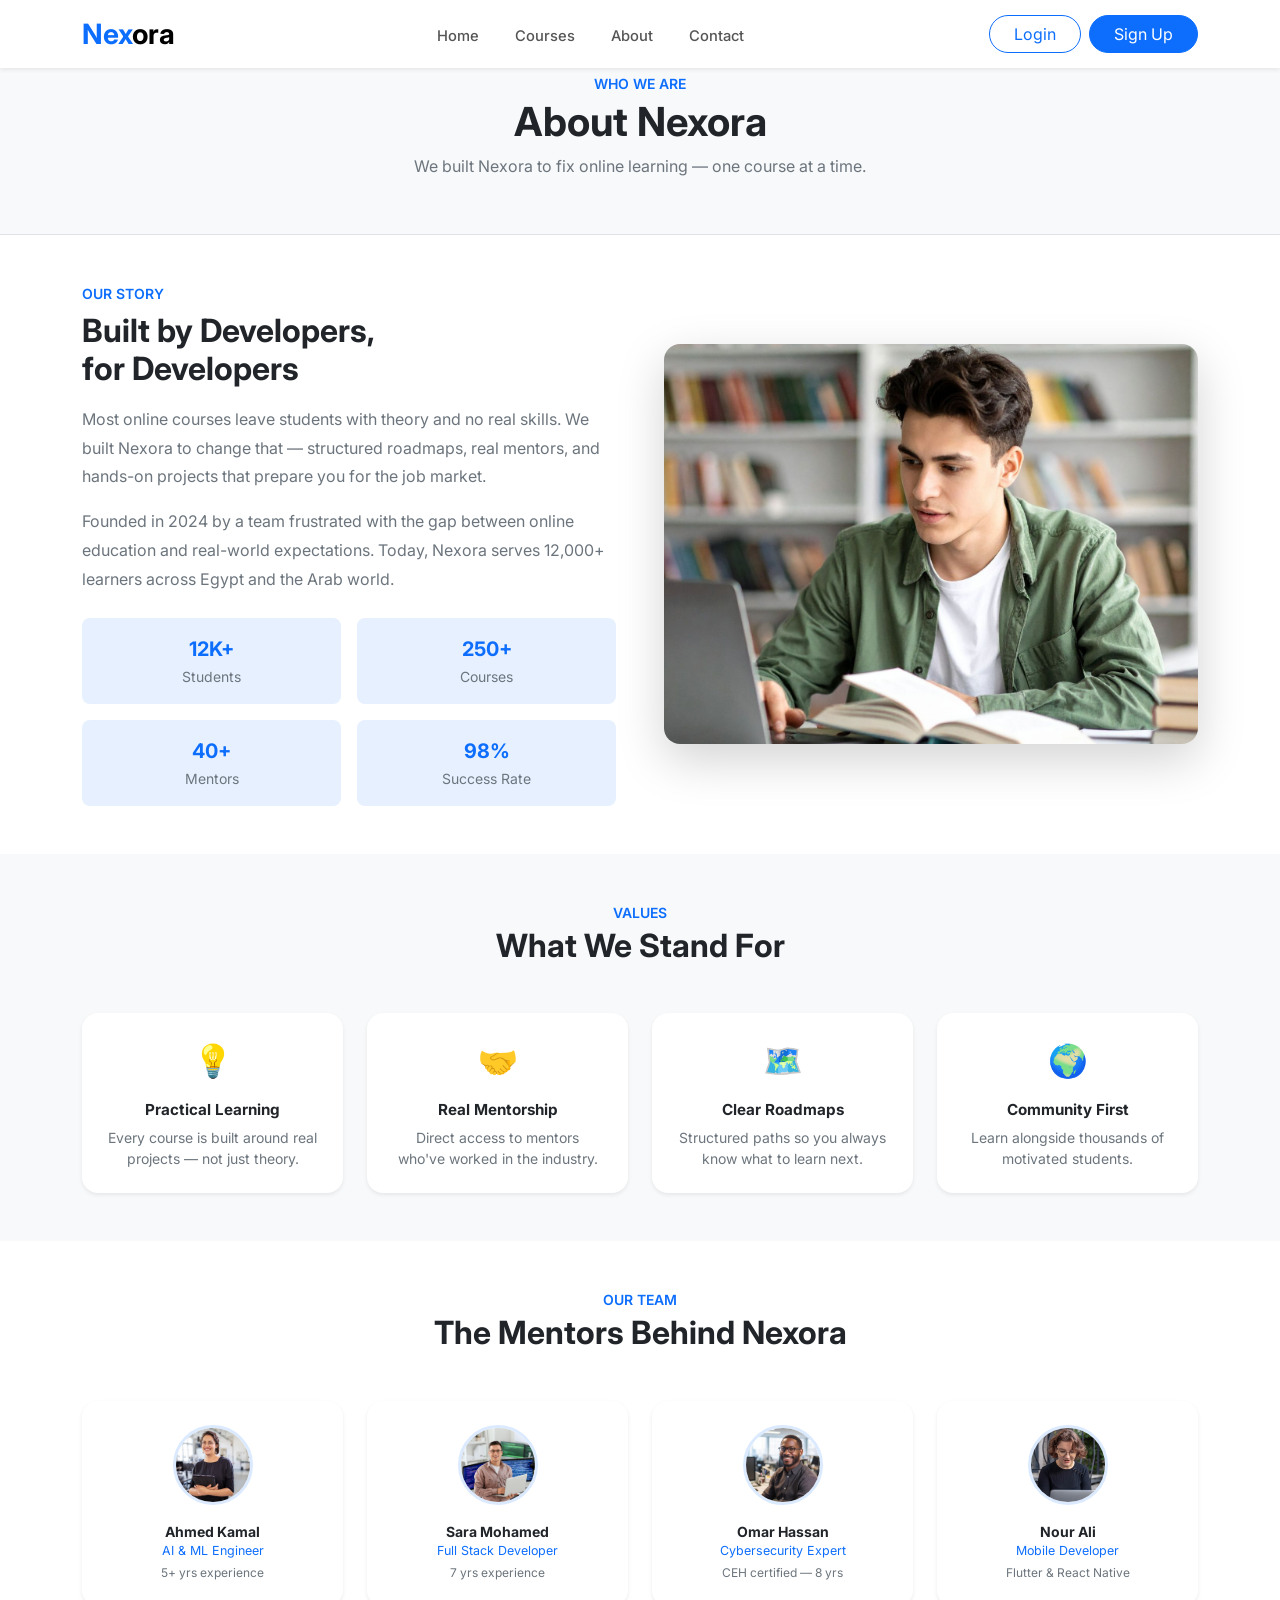
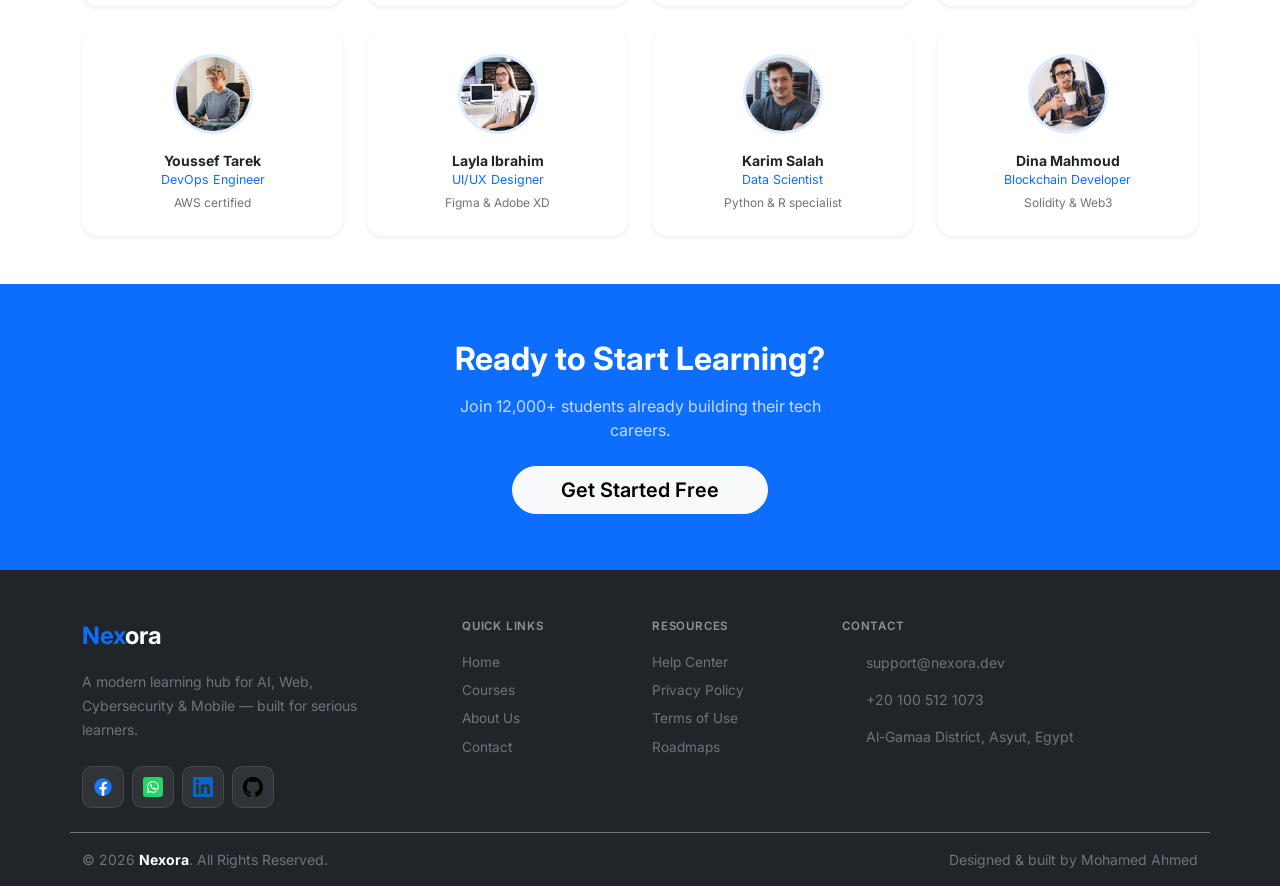
==== about.html @ 510b3f2f "Add files via upload" ====
<!DOCTYPE html>
<html lang="en">
<head>
  <meta charset="UTF-8">
  <meta name="viewport" content="width=device-width, initial-scale=1.0">
  <title>About — Nexora</title>
  <link rel="icon" href="../assets/icons/online-learning.png" type="image/png">
  <link class="rtl" rel="stylesheet" href="../assets/css/bootstrap.min.css">
  <link rel="stylesheet" href="../assets/css/style.css">
</head>

<body class="fixed-nav-page">
  <nav class="navbar navbar-expand-lg bg-white fixed-top shadow-sm">
    <div class="container">
      <a class="navbar-brand fw-bold fs-3" href="../index.html"><span class="text-primary">Nex</span>ora</a>
      <button class="navbar-toggler border-0" type="button" data-bs-toggle="collapse" data-bs-target="#nav"><span
          class="navbar-toggler-icon"></span></button>
      <div class="collapse navbar-collapse" id="nav">
        <ul class="navbar-nav mx-auto gap-lg-1 mb-2 mb-lg-0">
          <li class="nav-item"><a class="nav-link px-3" href="../index.html">Home</a></li>
          <li class="nav-item"><a class="nav-link px-3" href="courses.html">Courses</a></li>
          <li class="nav-item"><a class="nav-link px-3" href="about.html">About</a></li>
          <li class="nav-item"><a class="nav-link px-3" href="contact.html">Contact</a></li>
        </ul>
        <div class="d-flex gap-2 mt-3 mt-lg-0">
          <a href="login.html" class="btn btn-outline-primary rounded-pill px-4">Login</a>
          <a href="register.html" class="btn btn-primary rounded-pill px-4">Sign Up</a>
        </div>
      </div>
    </div>
  </nav>

  <div class="py-5 bg-light border-bottom text-center">
    <div class="container py-2">
      <p class="text-primary fw-semibold small text-uppercase mb-1">Who We Are</p>
      <h1 class="fw-bold mb-2">About Nexora</h1>
      <p class="text-secondary mb-0" style="max-width:460px;margin:auto;">We built Nexora to fix online learning — one
        course at a time.</p>
    </div>
  </div>

  <section class="py-5 bg-white">
    <div class="container">
      <div class="row align-items-center g-5">
        <div class="col-lg-6">
          <p class="text-primary fw-semibold small text-uppercase mb-2">Our Story</p>
          <h2 class="fw-bold mb-3">Built by Developers,<br>for Developers</h2>
          <p class="text-secondary mb-3" style="line-height:1.8;">Most online courses leave students with theory and no
            real skills. We built Nexora to change that — structured roadmaps, real mentors, and hands-on projects that
            prepare you for the job market.</p>
          <p class="text-secondary mb-4" style="line-height:1.8;">Founded in 2024 by a team frustrated with the gap
            between online education and real-world expectations. Today, Nexora serves 12,000+ learners across Egypt and
            the Arab world.</p>
          <div class="row g-3 text-center">
            <div class="col-6">
              <div class="rounded-3 p-3 bg-primary bg-opacity-10">
                <p class="fw-bold fs-5 text-primary mb-0">12K+</p><small class="text-secondary">Students</small>
              </div>
            </div>
            <div class="col-6">
              <div class="rounded-3 p-3 bg-primary bg-opacity-10">
                <p class="fw-bold fs-5 text-primary mb-0">250+</p><small class="text-secondary">Courses</small>
              </div>
            </div>
            <div class="col-6">
              <div class="rounded-3 p-3 bg-primary bg-opacity-10">
                <p class="fw-bold fs-5 text-primary mb-0">40+</p><small class="text-secondary">Mentors</small>
              </div>
            </div>
            <div class="col-6">
              <div class="rounded-3 p-3 bg-primary bg-opacity-10">
                <p class="fw-bold fs-5 text-primary mb-0">98%</p><small class="text-secondary">Success Rate</small>
              </div>
            </div>
          </div>
        </div>
        <div class="col-lg-6">
          <img src="../assets/images/Hero/Hero_2.jpg" class="img-fluid rounded-4 shadow-lg w-100"
            style="height:400px;object-fit:cover;" alt="About Nexora">
        </div>
      </div>
    </div>
  </section>

  <section class="py-5 bg-light">
    <div class="container">
      <div class="text-center mb-5">
        <p class="text-primary fw-semibold small text-uppercase mb-1">Values</p>
        <h2 class="fw-bold">What We Stand For</h2>
      </div>
      <div class="row g-4 text-center">
        <div class="col-md-6 col-lg-3">
          <div class="card border-0 shadow-sm rounded-4 p-4 h-100">
            <div class="fs-2 mb-3">💡</div>
            <h5 class="fw-bold mb-2" style="font-size:.95rem;">Practical Learning</h5>
            <p class="text-secondary small mb-0">Every course is built around real projects — not just theory.</p>
          </div>
        </div>
        <div class="col-md-6 col-lg-3">
          <div class="card border-0 shadow-sm rounded-4 p-4 h-100">
            <div class="fs-2 mb-3">🤝</div>
            <h5 class="fw-bold mb-2" style="font-size:.95rem;">Real Mentorship</h5>
            <p class="text-secondary small mb-0">Direct access to mentors who've worked in the industry.</p>
          </div>
        </div>
        <div class="col-md-6 col-lg-3">
          <div class="card border-0 shadow-sm rounded-4 p-4 h-100">
            <div class="fs-2 mb-3">🗺️</div>
            <h5 class="fw-bold mb-2" style="font-size:.95rem;">Clear Roadmaps</h5>
            <p class="text-secondary small mb-0">Structured paths so you always know what to learn next.</p>
          </div>
        </div>
        <div class="col-md-6 col-lg-3">
          <div class="card border-0 shadow-sm rounded-4 p-4 h-100">
            <div class="fs-2 mb-3">🌍</div>
            <h5 class="fw-bold mb-2" style="font-size:.95rem;">Community First</h5>
            <p class="text-secondary small mb-0">Learn alongside thousands of motivated students.</p>
          </div>
        </div>
      </div>
    </div>
  </section>

  <section class="py-5 bg-white">
    <div class="container">
      <div class="text-center mb-5">
        <p class="text-primary fw-semibold small text-uppercase mb-1">Our Team</p>
        <h2 class="fw-bold">The Mentors Behind Nexora</h2>
      </div>
      <div class="row g-4">
        <div class="col-6 col-md-4 col-lg-3">
          <div class="card border-0 shadow-sm rounded-4 p-4 text-center h-100"><img
              src="../assets/images/intructors/instructor_1.jpg" width="80" height="80"
              class="rounded-circle mx-auto mb-3 d-block" style="object-fit:cover;border:3px solid #dbeafe;" alt="">
            <p class="fw-bold mb-0 small">Ahmed Kamal</p>
            <p class="text-primary mb-1" style="font-size:.78rem;">AI &amp; ML Engineer</p>
            <p class="text-secondary mb-0" style="font-size:.75rem;">5+ yrs experience</p>
          </div>
        </div>
        <div class="col-6 col-md-4 col-lg-3">
          <div class="card border-0 shadow-sm rounded-4 p-4 text-center h-100"><img
              src="../assets/images/intructors/instructor_2.jpg" width="80" height="80"
              class="rounded-circle mx-auto mb-3 d-block" style="object-fit:cover;border:3px solid #dbeafe;" alt="">
            <p class="fw-bold mb-0 small">Sara Mohamed</p>
            <p class="text-primary mb-1" style="font-size:.78rem;">Full Stack Developer</p>
            <p class="text-secondary mb-0" style="font-size:.75rem;">7 yrs experience</p>
          </div>
        </div>
        <div class="col-6 col-md-4 col-lg-3">
          <div class="card border-0 shadow-sm rounded-4 p-4 text-center h-100"><img
              src="../assets/images/intructors/instructor_3.jpg" width="80" height="80"
              class="rounded-circle mx-auto mb-3 d-block" style="object-fit:cover;border:3px solid #dbeafe;" alt="">
            <p class="fw-bold mb-0 small">Omar Hassan</p>
            <p class="text-primary mb-1" style="font-size:.78rem;">Cybersecurity Expert</p>
            <p class="text-secondary mb-0" style="font-size:.75rem;">CEH certified — 8 yrs</p>
          </div>
        </div>
        <div class="col-6 col-md-4 col-lg-3">
          <div class="card border-0 shadow-sm rounded-4 p-4 text-center h-100"><img
              src="../assets/images/intructors/instructor_4.jpg" width="80" height="80"
              class="rounded-circle mx-auto mb-3 d-block" style="object-fit:cover;border:3px solid #dbeafe;" alt="">
            <p class="fw-bold mb-0 small">Nour Ali</p>
            <p class="text-primary mb-1" style="font-size:.78rem;">Mobile Developer</p>
            <p class="text-secondary mb-0" style="font-size:.75rem;">Flutter &amp; React Native</p>
          </div>
        </div>
        <div class="col-6 col-md-4 col-lg-3">
          <div class="card border-0 shadow-sm rounded-4 p-4 text-center h-100"><img
              src="../assets/images/intructors/instructor_5.jpg" width="80" height="80"
              class="rounded-circle mx-auto mb-3 d-block" style="object-fit:cover;border:3px solid #dbeafe;" alt="">
            <p class="fw-bold mb-0 small">Youssef Tarek</p>
            <p class="text-primary mb-1" style="font-size:.78rem;">DevOps Engineer</p>
            <p class="text-secondary mb-0" style="font-size:.75rem;">AWS certified</p>
          </div>
        </div>
        <div class="col-6 col-md-4 col-lg-3">
          <div class="card border-0 shadow-sm rounded-4 p-4 text-center h-100"><img
              src="../assets/images/intructors/instructor_6.jpg" width="80" height="80"
              class="rounded-circle mx-auto mb-3 d-block" style="object-fit:cover;border:3px solid #dbeafe;" alt="">
            <p class="fw-bold mb-0 small">Layla Ibrahim</p>
            <p class="text-primary mb-1" style="font-size:.78rem;">UI/UX Designer</p>
            <p class="text-secondary mb-0" style="font-size:.75rem;">Figma &amp; Adobe XD</p>
          </div>
        </div>
        <div class="col-6 col-md-4 col-lg-3">
          <div class="card border-0 shadow-sm rounded-4 p-4 text-center h-100"><img
              src="../assets/images/intructors/instructor_7.jpg" width="80" height="80"
              class="rounded-circle mx-auto mb-3 d-block" style="object-fit:cover;border:3px solid #dbeafe;" alt="">
            <p class="fw-bold mb-0 small">Karim Salah</p>
            <p class="text-primary mb-1" style="font-size:.78rem;">Data Scientist</p>
            <p class="text-secondary mb-0" style="font-size:.75rem;">Python &amp; R specialist</p>
          </div>
        </div>
        <div class="col-6 col-md-4 col-lg-3">
          <div class="card border-0 shadow-sm rounded-4 p-4 text-center h-100"><img
              src="../assets/images/intructors/instructor_8.jpg" width="80" height="80"
              class="rounded-circle mx-auto mb-3 d-block" style="object-fit:cover;border:3px solid #dbeafe;" alt="">
            <p class="fw-bold mb-0 small">Dina Mahmoud</p>
            <p class="text-primary mb-1" style="font-size:.78rem;">Blockchain Developer</p>
            <p class="text-secondary mb-0" style="font-size:.75rem;">Solidity &amp; Web3</p>
          </div>
        </div>
      </div>
    </div>
  </section>

  <section class="py-5 bg-primary text-white text-center">
    <div class="container py-2">
      <h2 class="fw-bold mb-3">Ready to Start Learning?</h2>
      <p class="opacity-75 mb-4 mx-auto" style="max-width:400px;">Join 12,000+ students already building their tech
        careers.</p>
      <a href="register.html" class="btn btn-light btn-lg rounded-pill px-5 fw-semibold">Get Started Free</a>
    </div>
  </section>

  <footer class="bg-dark pt-5 pb-3">
    <div class="container">
      <div class="row gy-4 pb-4 border-bottom border-secondary">
        <div class="col-lg-4">
          <a href="../index.html" class="text-decoration-none d-inline-block mb-3">
            <span class="fw-bold fs-4 text-primary">Nex</span><span class="fw-bold fs-4 text-white">ora</span>
          </a>
          <p class="text-secondary small mb-4" style="line-height:1.7;max-width:300px;">A modern learning hub for AI,
            Web, Cybersecurity &amp; Mobile — built for serious learners.</p>
          <div class="d-flex gap-2">
            <a href="https://www.facebook.com/share/18CGtkkXQE/" target="_blank" rel="noopener" class="social-icon"><img
                src="../assets/images/logos/facebook-svgrepo-com.svg" alt="Facebook"></a>
            <a href="https://wa.me/201005121073" target="_blank" rel="noopener" class="social-icon"><img
                src="../assets/images/logos/whatsapp-svgrepo-com.svg" alt="WhatsApp"></a>
            <a href="https://www.linkedin.com/in/mohamed-ahmed73" target="_blank" rel="noopener"
              class="social-icon"><img src="../assets/images/logos/linkedin-icon-svgrepo-com.svg" alt="LinkedIn"></a>
            <a href="https://github.com/Mohamed-Ahmed-devhub" target="_blank" rel="noopener" class="social-icon"><img
                src="../assets/images/logos/github-142-svgrepo-com.svg" alt="GitHub"></a>
          </div>
        </div>

        <div class="col-6 col-lg-2">
          <p class="text-white-50 text-uppercase fw-semibold mb-3" style="font-size:.72rem;letter-spacing:.07em;">Quick
            Links</p>
          <a href="../index.html" class="footer-link d-block text-secondary text-decoration-none small mb-2">Home</a>
          <a href="courses.html" class="footer-link d-block text-secondary text-decoration-none small mb-2">Courses</a>
          <a href="about.html" class="footer-link d-block text-secondary text-decoration-none small mb-2">About Us</a>
          <a href="contact.html" class="footer-link d-block text-secondary text-decoration-none small mb-2">Contact</a>
        </div>

        <div class="col-6 col-lg-2">
          <p class="text-white-50 text-uppercase fw-semibold mb-3" style="font-size:.72rem;letter-spacing:.07em;">
            Resources</p>
          <a href="#" class="footer-link d-block text-secondary text-decoration-none small mb-2">Help Center</a>
          <a href="#" class="footer-link d-block text-secondary text-decoration-none small mb-2">Privacy Policy</a>
          <a href="#" class="footer-link d-block text-secondary text-decoration-none small mb-2">Terms of Use</a>
          <a href="#" class="footer-link d-block text-secondary text-decoration-none small mb-2">Roadmaps</a>
        </div>

        <div class="col-lg-4">
          <p class="text-white-50 text-uppercase fw-semibold mb-3" style="font-size:.72rem;letter-spacing:.07em;">
            Contact</p>
          <div class="d-flex align-items-center gap-2 mb-3">
            <img src="../assets/images/logos/email-svgrepo-com.svg" width="16" class="opacity-50" alt="">
            <a href="mailto:support@nexora.dev" class="text-secondary small text-decoration-none">support@nexora.dev</a>
          </div>
          <div class="d-flex align-items-center gap-2 mb-3">
            <img src="../assets/icons/phone.png" width="16" class="opacity-50" alt="">
            <a href="https://wa.me/201005121073" target="_blank" class="text-secondary small text-decoration-none">+20
              100 512 1073</a>
          </div>
          <div class="d-flex align-items-center gap-2">
            <img src="../assets/images/logos/location-svgrepo-com.svg" width="16" class="opacity-50" alt="">
            <span class="text-secondary small">Al-Gamaa District, Asyut, Egypt</span>
          </div>
        </div>
      </div>
      <div class="pt-3 d-flex flex-column flex-md-row justify-content-between gap-2">
        <p class="text-secondary small mb-0">© 2026 <strong class="text-white">Nexora</strong>. All Rights Reserved.</p>
        <p class="text-secondary small mb-0">Designed &amp; built by Mohamed Ahmed</p>
      </div>
    </div>
  </footer>

  <script src="assets/js/bootstrap.bundle.min.js"></script>
</body>
---- assets/css/style.css ----
@import url("https://fonts.googleapis.com/css2?family=Inter:wght@400;500;600;700&display=swap");
body {
  font-family: "Inter", sans-serif;
  padding-top: 17px !important;
}
html {
scroll-behavior: smooth; 
}

.nav-link {
  font-weight: 500;
  font-size: 0.92rem;
  color: #555 !important;
  border-bottom: 2px solid transparent;
  transition:
    color 0.2s,
    border-color 0.2s;
  padding-bottom: 2px !important;
}
.nav-link:hover,
.nav-link.active {
  color: #0d6efd !important;
  border-bottom-color: #0d6efd;
}

.nav-pills .nav-link {
  border-bottom: none;
  color: #555 !important;
  font-size: 0.88rem;
  padding: 8px 18px !important;
}
.nav-pills .nav-link.active {
  color: #fff !important;
  border-bottom: none;
}

.hero-section {
  background: linear-gradient(150deg, #f0f6ff, #e8f0fe);
  
}
.hero-img {
  width: 100%;
  height: 100%;
  object-fit: contain;
  border-radius: 16px;
  box-shadow: 0 10px 20px rgba(0,0,0,0.2),
              0 25px 60px rgba(13, 110, 253, 0.2);
}


.trust-badge {
  position: absolute;
  bottom: -16px;
  left: 20px;
  background: #fff;
  border-radius: 12px;
  padding: 10px 16px;
  box-shadow: 0 6px 24px rgba(0, 0, 0, 0.1);
  font-size: 0.8rem;
  white-space: nowrap;
}

.course-card {
  border-radius: 14px;
  overflow: hidden;
  transition:
    transform 0.25s,
    box-shadow 0.25s;
  border: 1px solid #e9ecef;
}
.course-card:hover {
  transform: translateY(-4px);
  box-shadow: 0 14px 36px rgba(0, 0, 0, 0.09) !important;
}
.course-thumb {
  height: 180px;
  object-fit: cover;
  width: 100%;
  display: block;
}

.footer-link {
  color: #9ca3af;
  font-size: 0.85rem;
  display: block;
  margin-bottom: 8px;
  transition: color 0.2s;
  text-decoration: none;
}
.footer-link:hover {
  color: #fff;
}
.social-icon {
  width: 42px;
  height: 42px;
  border-radius: 10px;
  background: rgba(255, 255, 255, 0.07);
  border: 1px solid rgba(255, 255, 255, 0.1);
  display: flex;
  align-items: center;
  justify-content: center;
  transition:
    background 0.2s,
    border-color 0.2s;
}
.social-icon:hover {
  background: rgba(255, 255, 255, 0.14);
  border-color: rgba(255, 255, 255, 0.25);
}
.social-icon img {
  width: 20px;
  height: 20px;
}

@media (max-width: 768px) {
  .hero-img {
    height: 260px;
  }
  .trust-badge {
    left: 50%;
    transform: translateX(-50%);
  }
}
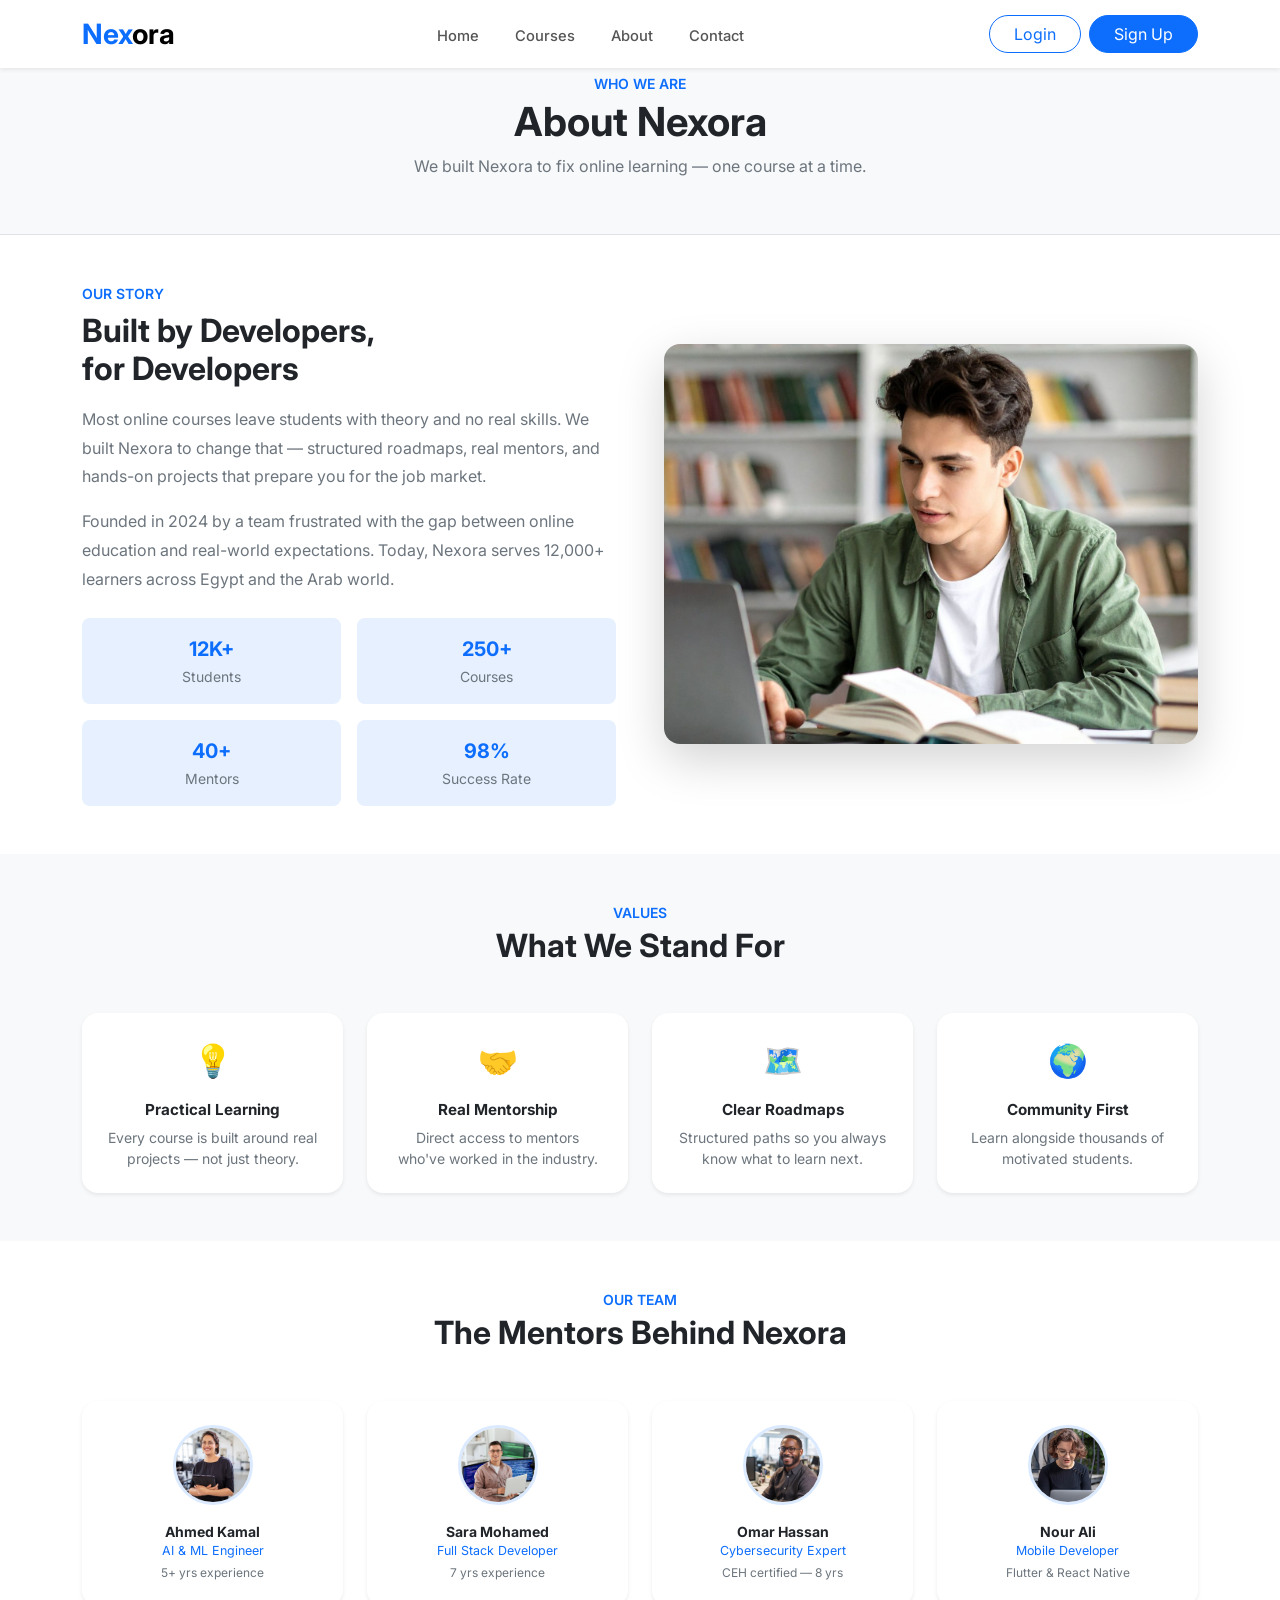
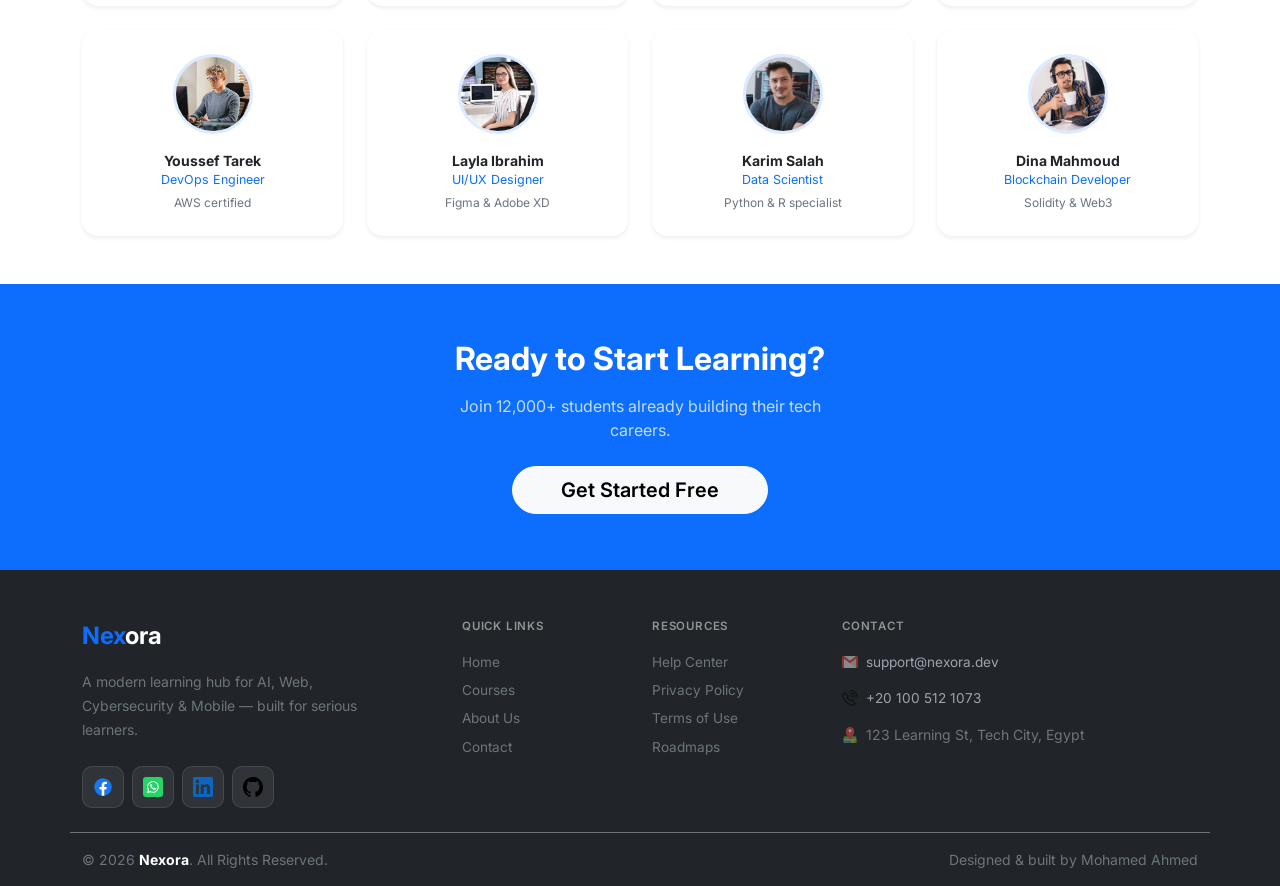
==== commit 39cce0aa: "Updated my code" ====
--- a/about.html
+++ b/about.html
@@ -256,17 +256,16 @@
           <p class="text-white-50 text-uppercase fw-semibold mb-3" style="font-size:.72rem;letter-spacing:.07em;">
             Contact</p>
           <div class="d-flex align-items-center gap-2 mb-3">
-            <img src="../assets/images/logos/email-svgrepo-com.svg" width="16" class="opacity-50" alt="">
-            <a href="mailto:support@nexora.dev" class="text-secondary small text-decoration-none">support@nexora.dev</a>
+            <img src="assets/images/logos/gmail.png" width="16" class="opacity-50" alt="Email">
+            <a href="mailto:support@nexora.dev" class="footer-link mb-0">support@nexora.dev</a>
           </div>
           <div class="d-flex align-items-center gap-2 mb-3">
-            <img src="../assets/icons/phone.png" width="16" class="opacity-50" alt="">
-            <a href="https://wa.me/201005121073" target="_blank" class="text-secondary small text-decoration-none">+20
-              100 512 1073</a>
+            <img src="assets/images/logos/telephone.png" width="16" class="opacity-50" alt="Phone">
+            <a href="https://wa.me/201005121073" target="_blank" class="footer-link mb-0">+20 100 512 1073</a>
           </div>
           <div class="d-flex align-items-center gap-2">
-            <img src="../assets/images/logos/location-svgrepo-com.svg" width="16" class="opacity-50" alt="">
-            <span class="text-secondary small">Al-Gamaa District, Asyut, Egypt</span>
+            <img src="assets/images/logos/location-pin.png" width="16" class="opacity-50" alt="Location">
+            <span class="text-secondary small">123 Learning St, Tech City, Egypt</span>
           </div>
         </div>
       </div>
--- a/assets/css/style.css
+++ b/assets/css/style.css
@@ -38,15 +38,14 @@
   background: linear-gradient(150deg, #f0f6ff, #e8f0fe);
   
 }
-.hero-img {
+/* .hero-img {
   width: 100%;
   height: 100%;
   object-fit: contain;
-  border-radius: 16px;
+  border-radius: 25px;
   box-shadow: 0 10px 20px rgba(0,0,0,0.2),
               0 25px 60px rgba(13, 110, 253, 0.2);
-}
-
+} */
 
 .trust-badge {
   position: absolute;
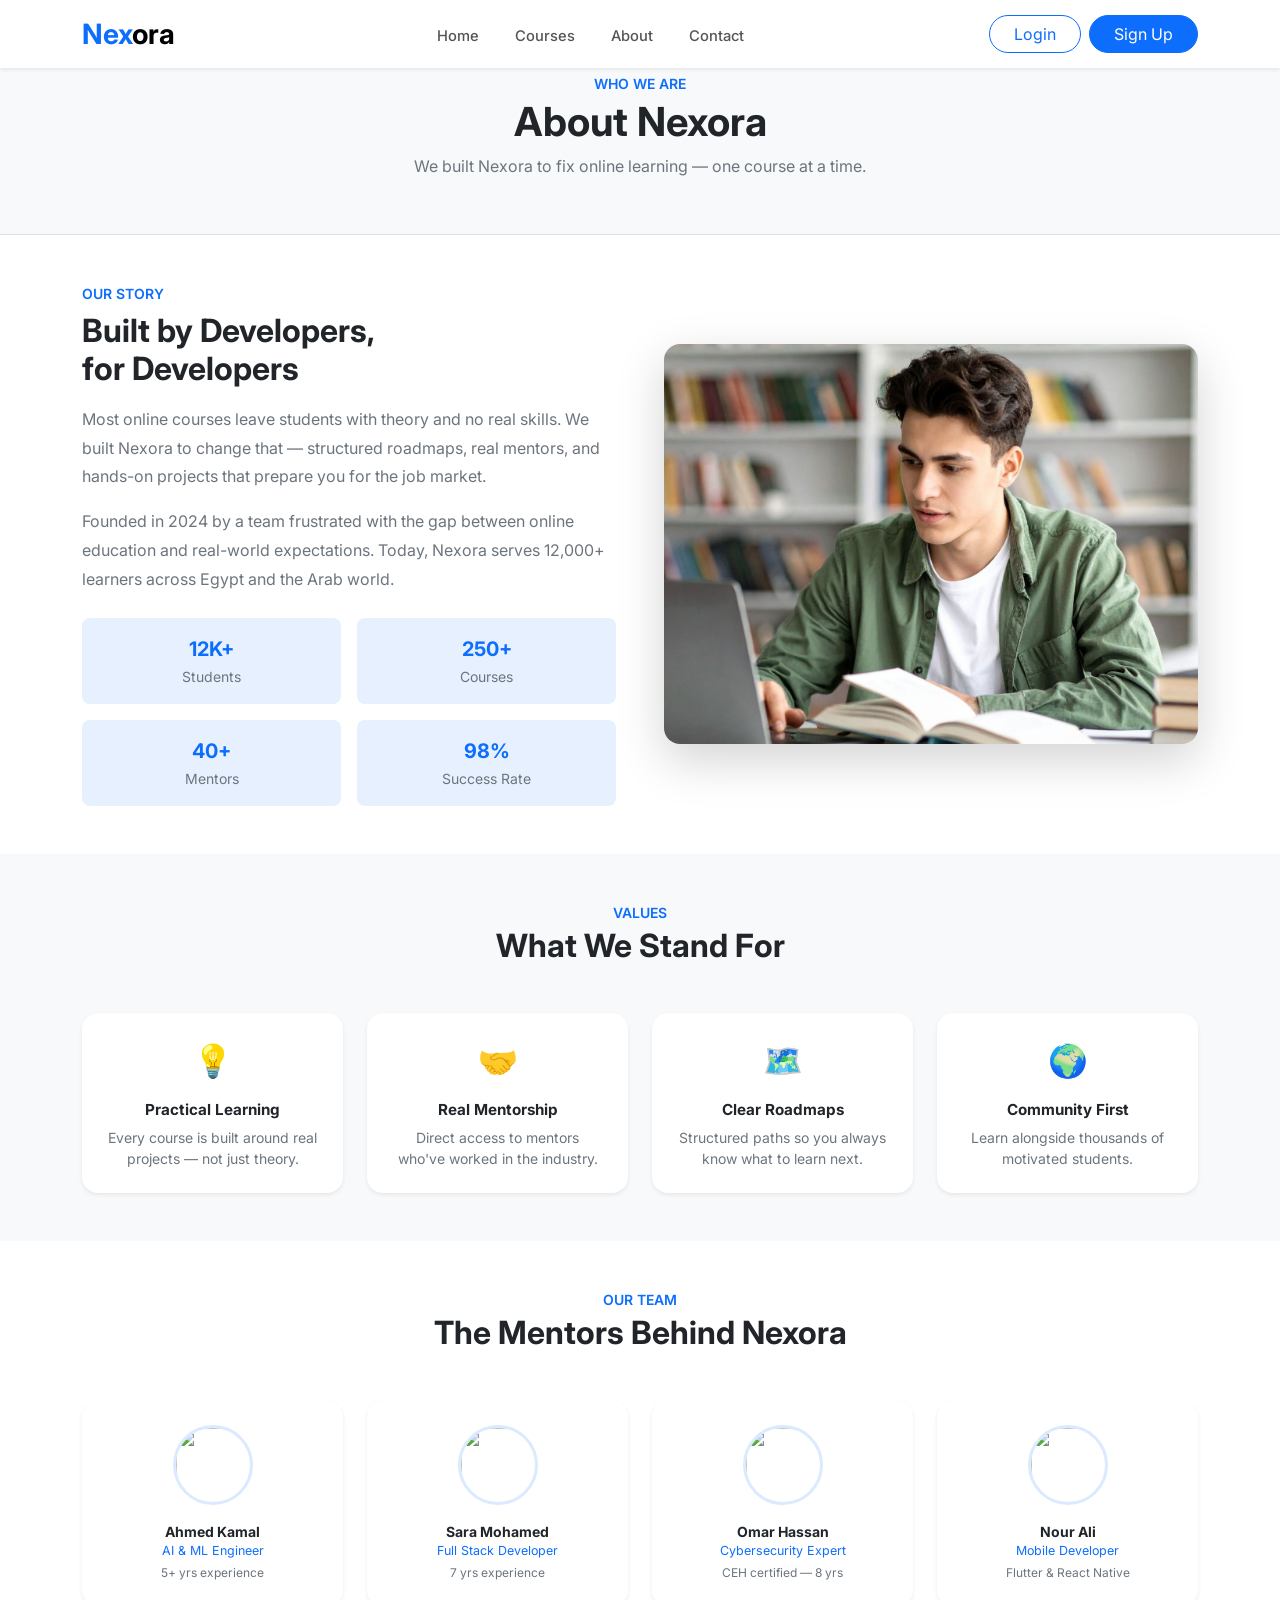
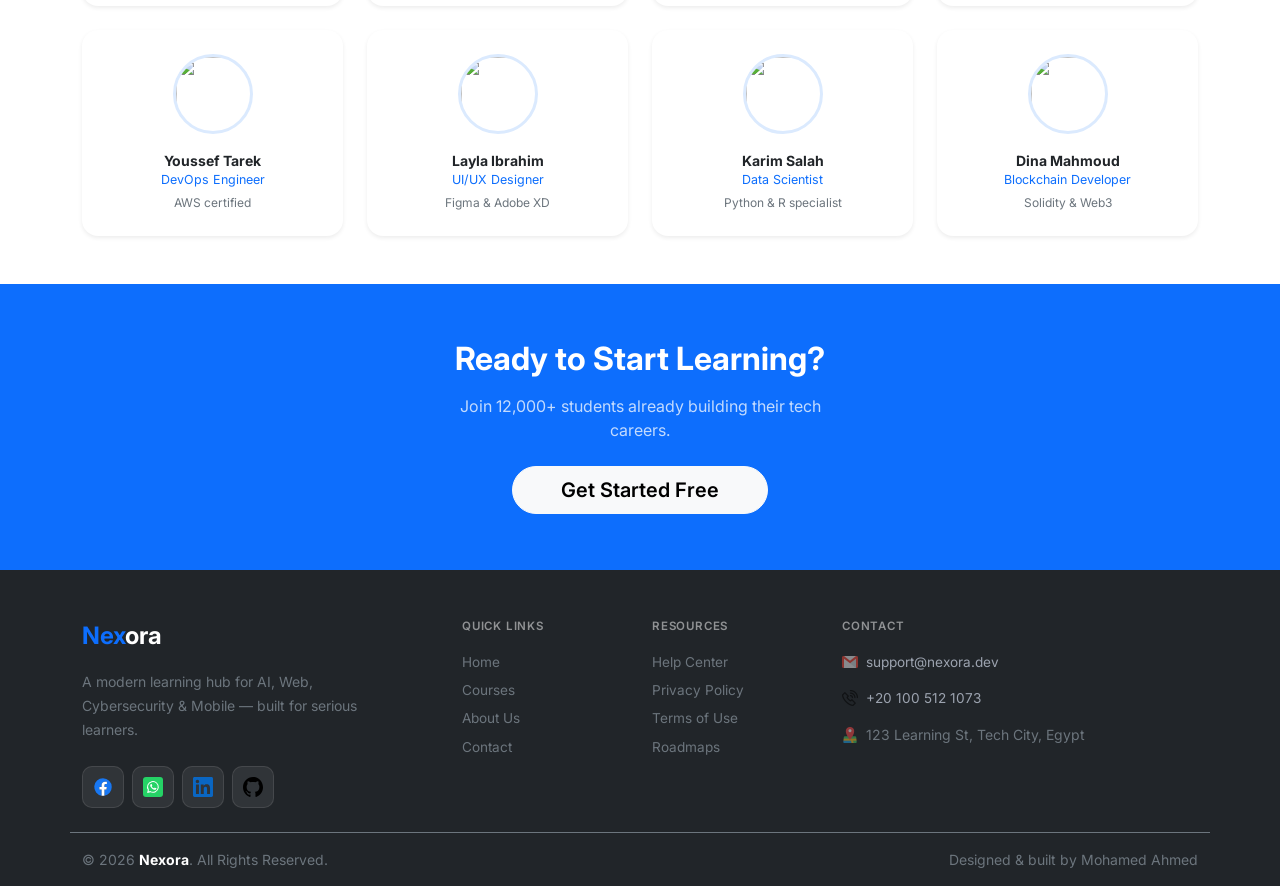
==== commit 20685091: "fix: resolve broken asset paths for github pages" ====
--- a/about.html
+++ b/about.html
@@ -1,26 +1,28 @@
 <!DOCTYPE html>
 <html lang="en">
+
 <head>
   <meta charset="UTF-8">
   <meta name="viewport" content="width=device-width, initial-scale=1.0">
   <title>About — Nexora</title>
-  <link rel="icon" href="../assets/icons/online-learning.png" type="image/png">
-  <link class="rtl" rel="stylesheet" href="../assets/css/bootstrap.min.css">
-  <link rel="stylesheet" href="../assets/css/style.css">
+  
+  <link rel="icon" href="/assets/icons/online-learning.png" type="image/png">
+  <link rel="stylesheet" href="/assets/css/bootstrap.min.css">
+  <link rel="stylesheet" href="/assets/css/style.css">
 </head>
 
 <body class="fixed-nav-page">
   <nav class="navbar navbar-expand-lg bg-white fixed-top shadow-sm">
     <div class="container">
-      <a class="navbar-brand fw-bold fs-3" href="../index.html"><span class="text-primary">Nex</span>ora</a>
+      <a class="navbar-brand fw-bold fs-3" href="./index.html"><span class="text-primary">Nex</span>ora</a>
       <button class="navbar-toggler border-0" type="button" data-bs-toggle="collapse" data-bs-target="#nav"><span
           class="navbar-toggler-icon"></span></button>
       <div class="collapse navbar-collapse" id="nav">
         <ul class="navbar-nav mx-auto gap-lg-1 mb-2 mb-lg-0">
-          <li class="nav-item"><a class="nav-link px-3" href="../index.html">Home</a></li>
-          <li class="nav-item"><a class="nav-link px-3" href="courses.html">Courses</a></li>
-          <li class="nav-item"><a class="nav-link px-3" href="about.html">About</a></li>
-          <li class="nav-item"><a class="nav-link px-3" href="contact.html">Contact</a></li>
+          <li class="nav-item"><a class="nav-link px-3" href="./index.html">Home</a></li>
+          <li class="nav-item"><a class="nav-link px-3" href="./courses.html">Courses</a></li>
+          <li class="nav-item"><a class="nav-link px-3" href="./about.html">About</a></li>
+          <li class="nav-item"><a class="nav-link px-3" href="./contact.html">Contact</a></li>
         </ul>
         <div class="d-flex gap-2 mt-3 mt-lg-0">
           <a href="login.html" class="btn btn-outline-primary rounded-pill px-4">Login</a>
@@ -75,7 +77,7 @@
           </div>
         </div>
         <div class="col-lg-6">
-          <img src="../assets/images/Hero/Hero_2.jpg" class="img-fluid rounded-4 shadow-lg w-100"
+          <img src="assets/images/Hero/Hero_2.jpg" class="img-fluid rounded-4 shadow-lg w-100"
             style="height:400px;object-fit:cover;" alt="About Nexora">
         </div>
       </div>
@@ -130,7 +132,7 @@
       <div class="row g-4">
         <div class="col-6 col-md-4 col-lg-3">
           <div class="card border-0 shadow-sm rounded-4 p-4 text-center h-100"><img
-              src="../assets/images/intructors/instructor_1.jpg" width="80" height="80"
+              src="assets/images/instructors/instructor_1.jpg" width="80" height="80"
               class="rounded-circle mx-auto mb-3 d-block" style="object-fit:cover;border:3px solid #dbeafe;" alt="">
             <p class="fw-bold mb-0 small">Ahmed Kamal</p>
             <p class="text-primary mb-1" style="font-size:.78rem;">AI &amp; ML Engineer</p>
@@ -139,7 +141,7 @@
         </div>
         <div class="col-6 col-md-4 col-lg-3">
           <div class="card border-0 shadow-sm rounded-4 p-4 text-center h-100"><img
-              src="../assets/images/intructors/instructor_2.jpg" width="80" height="80"
+              src="assets/images/instructors/instructor_2.jpg" width="80" height="80"
               class="rounded-circle mx-auto mb-3 d-block" style="object-fit:cover;border:3px solid #dbeafe;" alt="">
             <p class="fw-bold mb-0 small">Sara Mohamed</p>
             <p class="text-primary mb-1" style="font-size:.78rem;">Full Stack Developer</p>
@@ -148,7 +150,7 @@
         </div>
         <div class="col-6 col-md-4 col-lg-3">
           <div class="card border-0 shadow-sm rounded-4 p-4 text-center h-100"><img
-              src="../assets/images/intructors/instructor_3.jpg" width="80" height="80"
+              src="assets/images/instructors/instructor_3.jpg" width="80" height="80"
               class="rounded-circle mx-auto mb-3 d-block" style="object-fit:cover;border:3px solid #dbeafe;" alt="">
             <p class="fw-bold mb-0 small">Omar Hassan</p>
             <p class="text-primary mb-1" style="font-size:.78rem;">Cybersecurity Expert</p>
@@ -157,7 +159,7 @@
         </div>
         <div class="col-6 col-md-4 col-lg-3">
           <div class="card border-0 shadow-sm rounded-4 p-4 text-center h-100"><img
-              src="../assets/images/intructors/instructor_4.jpg" width="80" height="80"
+              src="assets/images/instructors/instructor_4.jpg" width="80" height="80"
               class="rounded-circle mx-auto mb-3 d-block" style="object-fit:cover;border:3px solid #dbeafe;" alt="">
             <p class="fw-bold mb-0 small">Nour Ali</p>
             <p class="text-primary mb-1" style="font-size:.78rem;">Mobile Developer</p>
@@ -166,7 +168,7 @@
         </div>
         <div class="col-6 col-md-4 col-lg-3">
           <div class="card border-0 shadow-sm rounded-4 p-4 text-center h-100"><img
-              src="../assets/images/intructors/instructor_5.jpg" width="80" height="80"
+              src="assets/images/instructors/instructor_5.jpg" width="80" height="80"
               class="rounded-circle mx-auto mb-3 d-block" style="object-fit:cover;border:3px solid #dbeafe;" alt="">
             <p class="fw-bold mb-0 small">Youssef Tarek</p>
             <p class="text-primary mb-1" style="font-size:.78rem;">DevOps Engineer</p>
@@ -175,7 +177,7 @@
         </div>
         <div class="col-6 col-md-4 col-lg-3">
           <div class="card border-0 shadow-sm rounded-4 p-4 text-center h-100"><img
-              src="../assets/images/intructors/instructor_6.jpg" width="80" height="80"
+              src="assets/images/instructors/instructor_6.jpg" width="80" height="80"
               class="rounded-circle mx-auto mb-3 d-block" style="object-fit:cover;border:3px solid #dbeafe;" alt="">
             <p class="fw-bold mb-0 small">Layla Ibrahim</p>
             <p class="text-primary mb-1" style="font-size:.78rem;">UI/UX Designer</p>
@@ -184,7 +186,7 @@
         </div>
         <div class="col-6 col-md-4 col-lg-3">
           <div class="card border-0 shadow-sm rounded-4 p-4 text-center h-100"><img
-              src="../assets/images/intructors/instructor_7.jpg" width="80" height="80"
+              src="assets/images/instructors/instructor_7.jpg" width="80" height="80"
               class="rounded-circle mx-auto mb-3 d-block" style="object-fit:cover;border:3px solid #dbeafe;" alt="">
             <p class="fw-bold mb-0 small">Karim Salah</p>
             <p class="text-primary mb-1" style="font-size:.78rem;">Data Scientist</p>
@@ -193,7 +195,7 @@
         </div>
         <div class="col-6 col-md-4 col-lg-3">
           <div class="card border-0 shadow-sm rounded-4 p-4 text-center h-100"><img
-              src="../assets/images/intructors/instructor_8.jpg" width="80" height="80"
+              src="assets/images/instructors/instructor_8.jpg" width="80" height="80"
               class="rounded-circle mx-auto mb-3 d-block" style="object-fit:cover;border:3px solid #dbeafe;" alt="">
             <p class="fw-bold mb-0 small">Dina Mahmoud</p>
             <p class="text-primary mb-1" style="font-size:.78rem;">Blockchain Developer</p>
@@ -224,13 +226,13 @@
             Web, Cybersecurity &amp; Mobile — built for serious learners.</p>
           <div class="d-flex gap-2">
             <a href="https://www.facebook.com/share/18CGtkkXQE/" target="_blank" rel="noopener" class="social-icon"><img
-                src="../assets/images/logos/facebook-svgrepo-com.svg" alt="Facebook"></a>
+                src="assets/images/logos/facebook-svgrepo-com.svg" alt="Facebook"></a>
             <a href="https://wa.me/201005121073" target="_blank" rel="noopener" class="social-icon"><img
-                src="../assets/images/logos/whatsapp-svgrepo-com.svg" alt="WhatsApp"></a>
+                src="assets/images/logos/whatsapp-svgrepo-com.svg" alt="WhatsApp"></a>
             <a href="https://www.linkedin.com/in/mohamed-ahmed73" target="_blank" rel="noopener"
-              class="social-icon"><img src="../assets/images/logos/linkedin-icon-svgrepo-com.svg" alt="LinkedIn"></a>
+              class="social-icon"><img src="assets/images/logos/linkedin-icon-svgrepo-com.svg" alt="LinkedIn"></a>
             <a href="https://github.com/Mohamed-Ahmed-devhub" target="_blank" rel="noopener" class="social-icon"><img
-                src="../assets/images/logos/github-142-svgrepo-com.svg" alt="GitHub"></a>
+                src="assets/images/logos/github-142-svgrepo-com.svg" alt="GitHub"></a>
           </div>
         </div>
 
--- a/assets/css/style.css
+++ b/assets/css/style.css
@@ -2,10 +2,14 @@
 body {
   font-family: "Inter", sans-serif;
   padding-top: 17px !important;
+    max-width: 100%;
+    overflow-x: hidden;
 }
 html {
 scroll-behavior: smooth; 
-}
+max-width: 100%;
+    overflow-x: hidden;
+  }
 
 .nav-link {
   font-weight: 500;
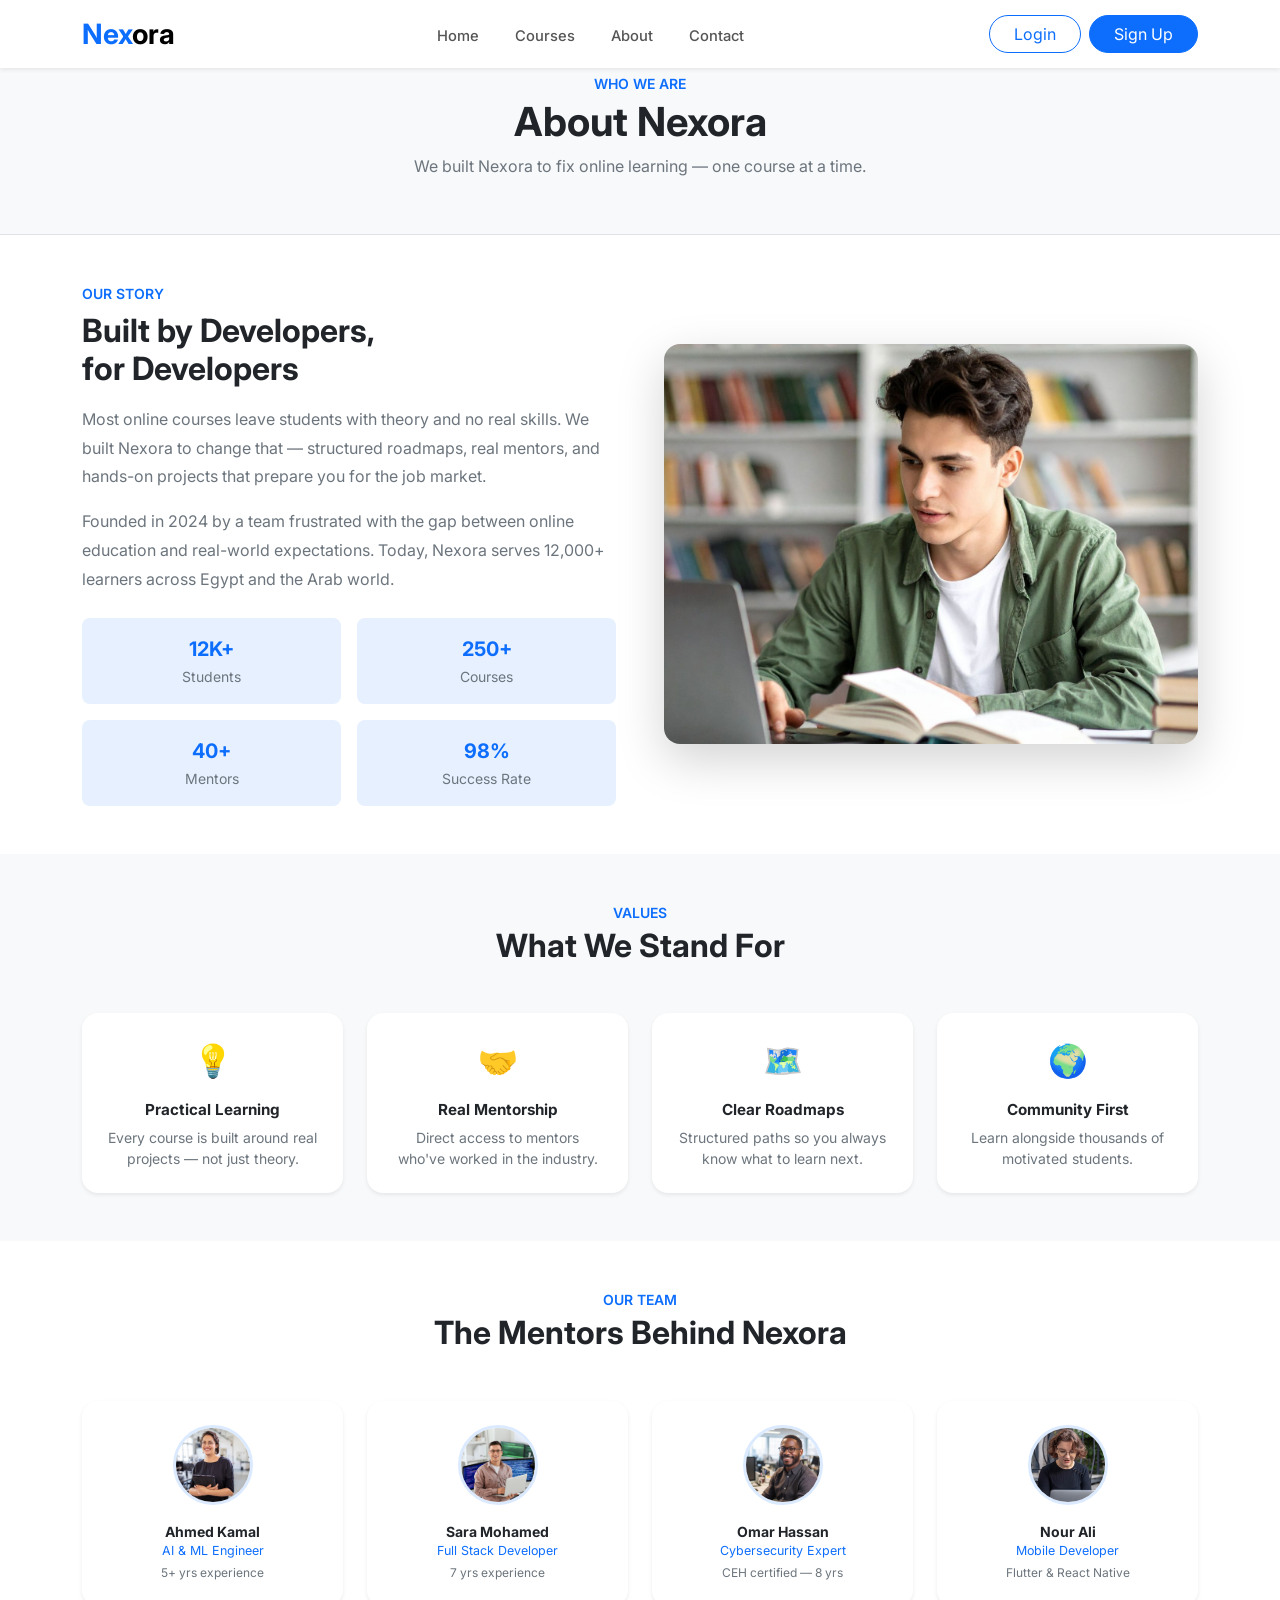
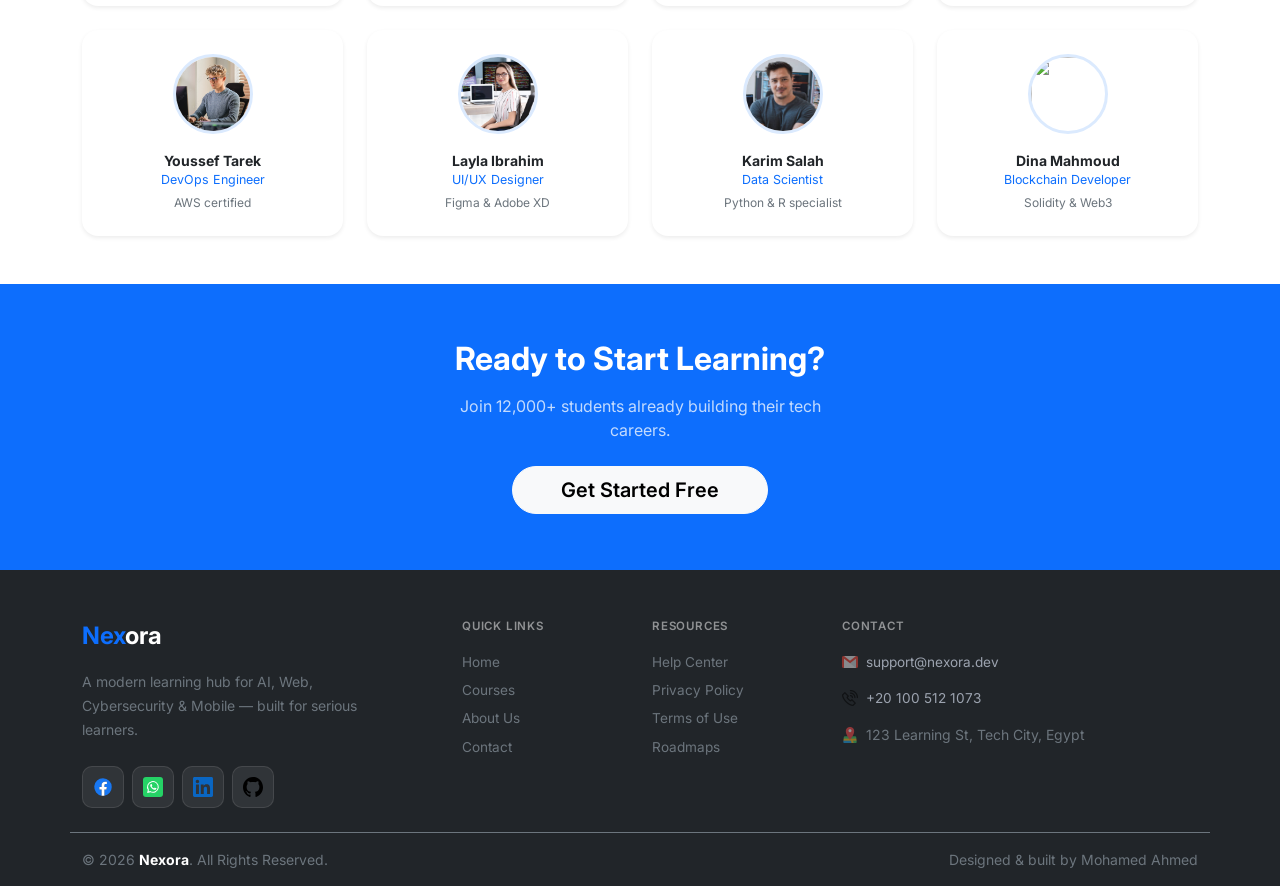
==== commit 2a724413: "fix: resolve broken asset paths for github pages" ====
--- a/about.html
+++ b/about.html
@@ -132,7 +132,7 @@
       <div class="row g-4">
         <div class="col-6 col-md-4 col-lg-3">
           <div class="card border-0 shadow-sm rounded-4 p-4 text-center h-100"><img
-              src="assets/images/instructors/instructor_1.jpg" width="80" height="80"
+              src="./assets/images/intructors/instructor_1.jpg" width="80" height="80"
               class="rounded-circle mx-auto mb-3 d-block" style="object-fit:cover;border:3px solid #dbeafe;" alt="">
             <p class="fw-bold mb-0 small">Ahmed Kamal</p>
             <p class="text-primary mb-1" style="font-size:.78rem;">AI &amp; ML Engineer</p>
@@ -141,7 +141,7 @@
         </div>
         <div class="col-6 col-md-4 col-lg-3">
           <div class="card border-0 shadow-sm rounded-4 p-4 text-center h-100"><img
-              src="assets/images/instructors/instructor_2.jpg" width="80" height="80"
+              src="./assets/images/intructors/instructor_2.jpg" width="80" height="80"
               class="rounded-circle mx-auto mb-3 d-block" style="object-fit:cover;border:3px solid #dbeafe;" alt="">
             <p class="fw-bold mb-0 small">Sara Mohamed</p>
             <p class="text-primary mb-1" style="font-size:.78rem;">Full Stack Developer</p>
@@ -150,7 +150,7 @@
         </div>
         <div class="col-6 col-md-4 col-lg-3">
           <div class="card border-0 shadow-sm rounded-4 p-4 text-center h-100"><img
-              src="assets/images/instructors/instructor_3.jpg" width="80" height="80"
+              src="./assets/images/intructors/instructor_3.jpg" width="80" height="80"
               class="rounded-circle mx-auto mb-3 d-block" style="object-fit:cover;border:3px solid #dbeafe;" alt="">
             <p class="fw-bold mb-0 small">Omar Hassan</p>
             <p class="text-primary mb-1" style="font-size:.78rem;">Cybersecurity Expert</p>
@@ -159,7 +159,7 @@
         </div>
         <div class="col-6 col-md-4 col-lg-3">
           <div class="card border-0 shadow-sm rounded-4 p-4 text-center h-100"><img
-              src="assets/images/instructors/instructor_4.jpg" width="80" height="80"
+              src="./assets/images/intructors/instructor_4.jpg" width="80" height="80"
               class="rounded-circle mx-auto mb-3 d-block" style="object-fit:cover;border:3px solid #dbeafe;" alt="">
             <p class="fw-bold mb-0 small">Nour Ali</p>
             <p class="text-primary mb-1" style="font-size:.78rem;">Mobile Developer</p>
@@ -168,7 +168,7 @@
         </div>
         <div class="col-6 col-md-4 col-lg-3">
           <div class="card border-0 shadow-sm rounded-4 p-4 text-center h-100"><img
-              src="assets/images/instructors/instructor_5.jpg" width="80" height="80"
+              src="./assets/images/intructors/instructor_5.jpg" width="80" height="80"
               class="rounded-circle mx-auto mb-3 d-block" style="object-fit:cover;border:3px solid #dbeafe;" alt="">
             <p class="fw-bold mb-0 small">Youssef Tarek</p>
             <p class="text-primary mb-1" style="font-size:.78rem;">DevOps Engineer</p>
@@ -177,7 +177,7 @@
         </div>
         <div class="col-6 col-md-4 col-lg-3">
           <div class="card border-0 shadow-sm rounded-4 p-4 text-center h-100"><img
-              src="assets/images/instructors/instructor_6.jpg" width="80" height="80"
+              src="./assets/images/intructors/instructor_6.jpg" width="80" height="80"
               class="rounded-circle mx-auto mb-3 d-block" style="object-fit:cover;border:3px solid #dbeafe;" alt="">
             <p class="fw-bold mb-0 small">Layla Ibrahim</p>
             <p class="text-primary mb-1" style="font-size:.78rem;">UI/UX Designer</p>
@@ -186,7 +186,7 @@
         </div>
         <div class="col-6 col-md-4 col-lg-3">
           <div class="card border-0 shadow-sm rounded-4 p-4 text-center h-100"><img
-              src="assets/images/instructors/instructor_7.jpg" width="80" height="80"
+              src="./assets/images/intructors/instructor_7.jpg" width="80" height="80"
               class="rounded-circle mx-auto mb-3 d-block" style="object-fit:cover;border:3px solid #dbeafe;" alt="">
             <p class="fw-bold mb-0 small">Karim Salah</p>
             <p class="text-primary mb-1" style="font-size:.78rem;">Data Scientist</p>
@@ -195,7 +195,7 @@
         </div>
         <div class="col-6 col-md-4 col-lg-3">
           <div class="card border-0 shadow-sm rounded-4 p-4 text-center h-100"><img
-              src="assets/images/instructors/instructor_8.jpg" width="80" height="80"
+              src="./assets/images/intructors`/instructor_8.jpg" width="80" height="80"
               class="rounded-circle mx-auto mb-3 d-block" style="object-fit:cover;border:3px solid #dbeafe;" alt="">
             <p class="fw-bold mb-0 small">Dina Mahmoud</p>
             <p class="text-primary mb-1" style="font-size:.78rem;">Blockchain Developer</p>
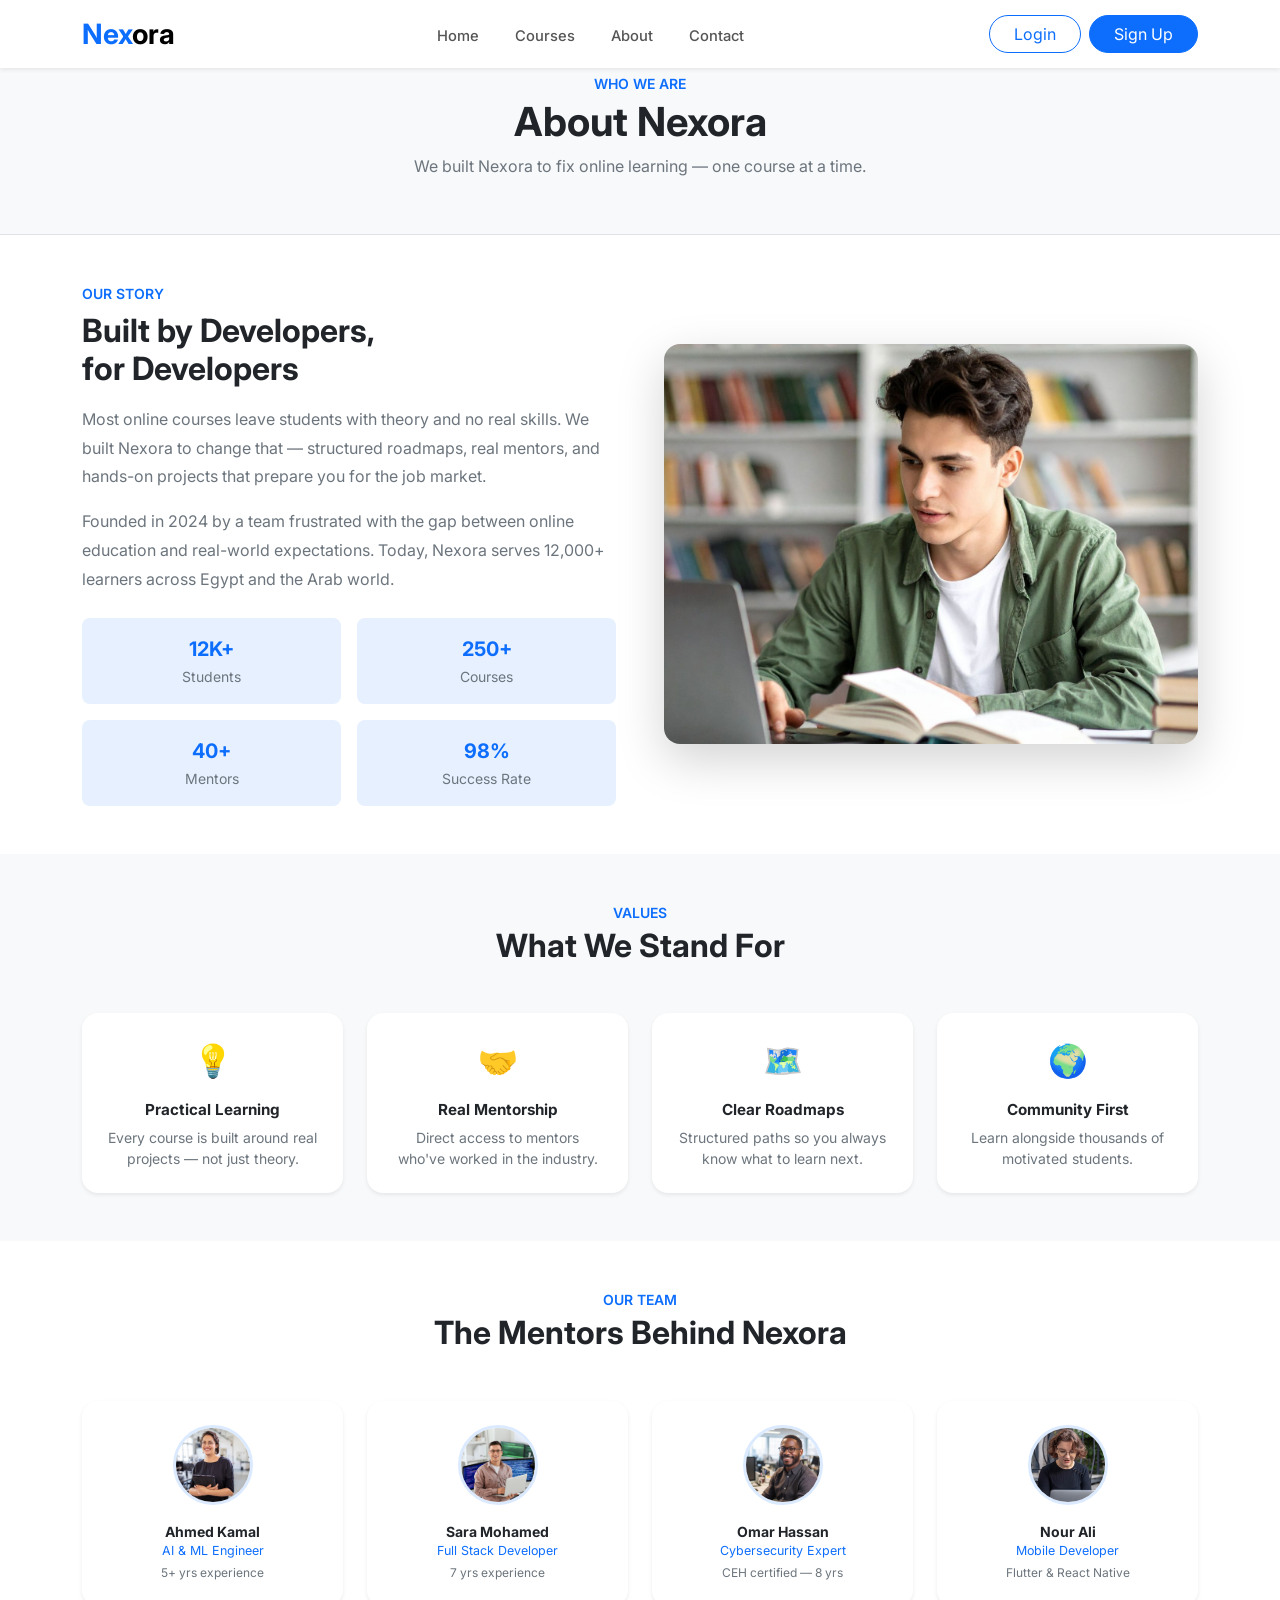
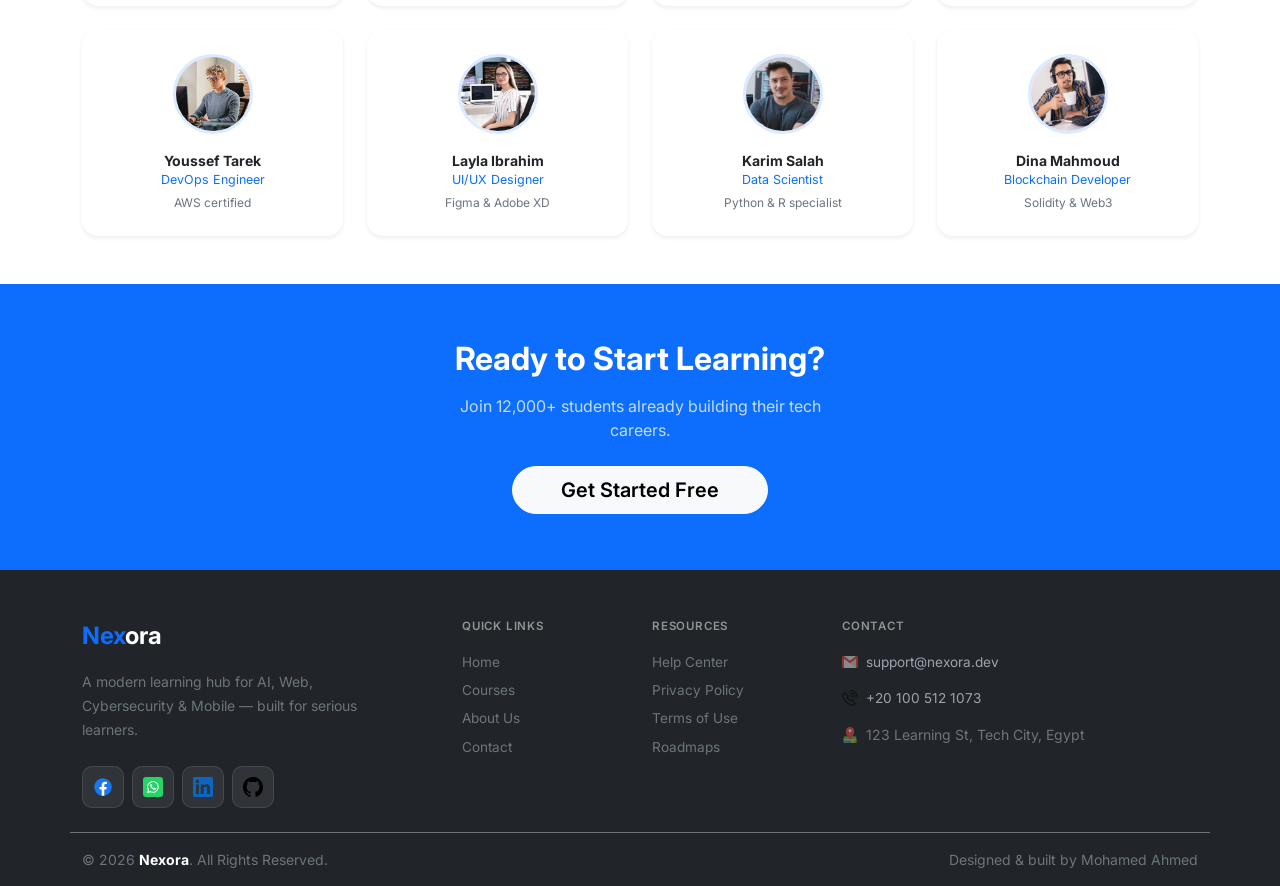
==== commit 65dd411e: "fix: resolve broken asset paths for github pages" ====
--- a/about.html
+++ b/about.html
@@ -6,17 +6,18 @@
   <meta name="viewport" content="width=device-width, initial-scale=1.0">
   <title>About — Nexora</title>
   
-  <link rel="icon" href="/assets/icons/online-learning.png" type="image/png">
-  <link rel="stylesheet" href="/assets/css/bootstrap.min.css">
-  <link rel="stylesheet" href="/assets/css/style.css">
+  <link rel="icon" href="./assets/icons/online-learning.png" type="image/png">
+  <link rel="stylesheet" href="./assets/css/bootstrap.min.css">
+  <link rel="stylesheet" href="./assets/css/style.css">
 </head>
 
 <body class="fixed-nav-page">
   <nav class="navbar navbar-expand-lg bg-white fixed-top shadow-sm">
     <div class="container">
       <a class="navbar-brand fw-bold fs-3" href="./index.html"><span class="text-primary">Nex</span>ora</a>
-      <button class="navbar-toggler border-0" type="button" data-bs-toggle="collapse" data-bs-target="#nav"><span
-          class="navbar-toggler-icon"></span></button>
+      <button class="navbar-toggler border-0" type="button" data-bs-toggle="collapse" data-bs-target="#nav">
+        <span class="navbar-toggler-icon"></span>
+      </button>
       <div class="collapse navbar-collapse" id="nav">
         <ul class="navbar-nav mx-auto gap-lg-1 mb-2 mb-lg-0">
           <li class="nav-item"><a class="nav-link px-3" href="./index.html">Home</a></li>
@@ -25,8 +26,8 @@
           <li class="nav-item"><a class="nav-link px-3" href="./contact.html">Contact</a></li>
         </ul>
         <div class="d-flex gap-2 mt-3 mt-lg-0">
-          <a href="login.html" class="btn btn-outline-primary rounded-pill px-4">Login</a>
-          <a href="register.html" class="btn btn-primary rounded-pill px-4">Sign Up</a>
+          <a href="./login.html" class="btn btn-outline-primary rounded-pill px-4">Login</a>
+          <a href="./register.html" class="btn btn-primary rounded-pill px-4">Sign Up</a>
         </div>
       </div>
     </div>
@@ -36,8 +37,7 @@
     <div class="container py-2">
       <p class="text-primary fw-semibold small text-uppercase mb-1">Who We Are</p>
       <h1 class="fw-bold mb-2">About Nexora</h1>
-      <p class="text-secondary mb-0" style="max-width:460px;margin:auto;">We built Nexora to fix online learning — one
-        course at a time.</p>
+      <p class="text-secondary mb-0" style="max-width:460px;margin:auto;">We built Nexora to fix online learning — one course at a time.</p>
     </div>
   </div>
 
@@ -47,12 +47,9 @@
         <div class="col-lg-6">
           <p class="text-primary fw-semibold small text-uppercase mb-2">Our Story</p>
           <h2 class="fw-bold mb-3">Built by Developers,<br>for Developers</h2>
-          <p class="text-secondary mb-3" style="line-height:1.8;">Most online courses leave students with theory and no
-            real skills. We built Nexora to change that — structured roadmaps, real mentors, and hands-on projects that
-            prepare you for the job market.</p>
-          <p class="text-secondary mb-4" style="line-height:1.8;">Founded in 2024 by a team frustrated with the gap
-            between online education and real-world expectations. Today, Nexora serves 12,000+ learners across Egypt and
-            the Arab world.</p>
+          <p class="text-secondary mb-3" style="line-height:1.8;">Most online courses leave students with theory and no real skills. We built Nexora to change that — structured roadmaps, real mentors, and hands-on projects that prepare you for the job market.</p>
+          <p class="text-secondary mb-4" style="line-height:1.8;">Founded in 2024 by a team frustrated with the gap between online education and real-world expectations. Today, Nexora serves 12,000+ learners across Egypt and the Arab world.</p>
+          
           <div class="row g-3 text-center">
             <div class="col-6">
               <div class="rounded-3 p-3 bg-primary bg-opacity-10">
@@ -77,8 +74,7 @@
           </div>
         </div>
         <div class="col-lg-6">
-          <img src="assets/images/Hero/Hero_2.jpg" class="img-fluid rounded-4 shadow-lg w-100"
-            style="height:400px;object-fit:cover;" alt="About Nexora">
+          <img src="./assets/images/Hero/Hero_2.jpg" class="img-fluid rounded-4 shadow-lg w-100" style="height:400px;object-fit:cover;" alt="About Nexora">
         </div>
       </div>
     </div>
@@ -131,72 +127,64 @@
       </div>
       <div class="row g-4">
         <div class="col-6 col-md-4 col-lg-3">
-          <div class="card border-0 shadow-sm rounded-4 p-4 text-center h-100"><img
-              src="./assets/images/intructors/instructor_1.jpg" width="80" height="80"
-              class="rounded-circle mx-auto mb-3 d-block" style="object-fit:cover;border:3px solid #dbeafe;" alt="">
+          <div class="card border-0 shadow-sm rounded-4 p-4 text-center h-100">
+            <img src="./assets/images/intructors/instructor_1.jpg" width="80" height="80" class="rounded-circle mx-auto mb-3 d-block" style="object-fit:cover;border:3px solid #dbeafe;" alt="">
             <p class="fw-bold mb-0 small">Ahmed Kamal</p>
             <p class="text-primary mb-1" style="font-size:.78rem;">AI &amp; ML Engineer</p>
             <p class="text-secondary mb-0" style="font-size:.75rem;">5+ yrs experience</p>
           </div>
         </div>
         <div class="col-6 col-md-4 col-lg-3">
-          <div class="card border-0 shadow-sm rounded-4 p-4 text-center h-100"><img
-              src="./assets/images/intructors/instructor_2.jpg" width="80" height="80"
-              class="rounded-circle mx-auto mb-3 d-block" style="object-fit:cover;border:3px solid #dbeafe;" alt="">
+          <div class="card border-0 shadow-sm rounded-4 p-4 text-center h-100">
+            <img src="./assets/images/intructors/instructor_2.jpg" width="80" height="80" class="rounded-circle mx-auto mb-3 d-block" style="object-fit:cover;border:3px solid #dbeafe;" alt="">
             <p class="fw-bold mb-0 small">Sara Mohamed</p>
             <p class="text-primary mb-1" style="font-size:.78rem;">Full Stack Developer</p>
             <p class="text-secondary mb-0" style="font-size:.75rem;">7 yrs experience</p>
           </div>
         </div>
         <div class="col-6 col-md-4 col-lg-3">
-          <div class="card border-0 shadow-sm rounded-4 p-4 text-center h-100"><img
-              src="./assets/images/intructors/instructor_3.jpg" width="80" height="80"
-              class="rounded-circle mx-auto mb-3 d-block" style="object-fit:cover;border:3px solid #dbeafe;" alt="">
+          <div class="card border-0 shadow-sm rounded-4 p-4 text-center h-100">
+            <img src="./assets/images/intructors/instructor_3.jpg" width="80" height="80" class="rounded-circle mx-auto mb-3 d-block" style="object-fit:cover;border:3px solid #dbeafe;" alt="">
             <p class="fw-bold mb-0 small">Omar Hassan</p>
             <p class="text-primary mb-1" style="font-size:.78rem;">Cybersecurity Expert</p>
             <p class="text-secondary mb-0" style="font-size:.75rem;">CEH certified — 8 yrs</p>
           </div>
         </div>
         <div class="col-6 col-md-4 col-lg-3">
-          <div class="card border-0 shadow-sm rounded-4 p-4 text-center h-100"><img
-              src="./assets/images/intructors/instructor_4.jpg" width="80" height="80"
-              class="rounded-circle mx-auto mb-3 d-block" style="object-fit:cover;border:3px solid #dbeafe;" alt="">
+          <div class="card border-0 shadow-sm rounded-4 p-4 text-center h-100">
+            <img src="./assets/images/intructors/instructor_4.jpg" width="80" height="80" class="rounded-circle mx-auto mb-3 d-block" style="object-fit:cover;border:3px solid #dbeafe;" alt="">
             <p class="fw-bold mb-0 small">Nour Ali</p>
             <p class="text-primary mb-1" style="font-size:.78rem;">Mobile Developer</p>
             <p class="text-secondary mb-0" style="font-size:.75rem;">Flutter &amp; React Native</p>
           </div>
         </div>
         <div class="col-6 col-md-4 col-lg-3">
-          <div class="card border-0 shadow-sm rounded-4 p-4 text-center h-100"><img
-              src="./assets/images/intructors/instructor_5.jpg" width="80" height="80"
-              class="rounded-circle mx-auto mb-3 d-block" style="object-fit:cover;border:3px solid #dbeafe;" alt="">
+          <div class="card border-0 shadow-sm rounded-4 p-4 text-center h-100">
+            <img src="./assets/images/intructors/instructor_5.jpg" width="80" height="80" class="rounded-circle mx-auto mb-3 d-block" style="object-fit:cover;border:3px solid #dbeafe;" alt="">
             <p class="fw-bold mb-0 small">Youssef Tarek</p>
             <p class="text-primary mb-1" style="font-size:.78rem;">DevOps Engineer</p>
             <p class="text-secondary mb-0" style="font-size:.75rem;">AWS certified</p>
           </div>
         </div>
         <div class="col-6 col-md-4 col-lg-3">
-          <div class="card border-0 shadow-sm rounded-4 p-4 text-center h-100"><img
-              src="./assets/images/intructors/instructor_6.jpg" width="80" height="80"
-              class="rounded-circle mx-auto mb-3 d-block" style="object-fit:cover;border:3px solid #dbeafe;" alt="">
+          <div class="card border-0 shadow-sm rounded-4 p-4 text-center h-100">
+            <img src="./assets/images/intructors/instructor_6.jpg" width="80" height="80" class="rounded-circle mx-auto mb-3 d-block" style="object-fit:cover;border:3px solid #dbeafe;" alt="">
             <p class="fw-bold mb-0 small">Layla Ibrahim</p>
             <p class="text-primary mb-1" style="font-size:.78rem;">UI/UX Designer</p>
             <p class="text-secondary mb-0" style="font-size:.75rem;">Figma &amp; Adobe XD</p>
           </div>
         </div>
         <div class="col-6 col-md-4 col-lg-3">
-          <div class="card border-0 shadow-sm rounded-4 p-4 text-center h-100"><img
-              src="./assets/images/intructors/instructor_7.jpg" width="80" height="80"
-              class="rounded-circle mx-auto mb-3 d-block" style="object-fit:cover;border:3px solid #dbeafe;" alt="">
+          <div class="card border-0 shadow-sm rounded-4 p-4 text-center h-100">
+            <img src="./assets/images/intructors/instructor_7.jpg" width="80" height="80" class="rounded-circle mx-auto mb-3 d-block" style="object-fit:cover;border:3px solid #dbeafe;" alt="">
             <p class="fw-bold mb-0 small">Karim Salah</p>
             <p class="text-primary mb-1" style="font-size:.78rem;">Data Scientist</p>
             <p class="text-secondary mb-0" style="font-size:.75rem;">Python &amp; R specialist</p>
           </div>
         </div>
         <div class="col-6 col-md-4 col-lg-3">
-          <div class="card border-0 shadow-sm rounded-4 p-4 text-center h-100"><img
-              src="./assets/images/intructors`/instructor_8.jpg" width="80" height="80"
-              class="rounded-circle mx-auto mb-3 d-block" style="object-fit:cover;border:3px solid #dbeafe;" alt="">
+          <div class="card border-0 shadow-sm rounded-4 p-4 text-center h-100">
+            <img src="./assets/images/intructors/instructor_8.jpg" width="80" height="80" class="rounded-circle mx-auto mb-3 d-block" style="object-fit:cover;border:3px solid #dbeafe;" alt="">
             <p class="fw-bold mb-0 small">Dina Mahmoud</p>
             <p class="text-primary mb-1" style="font-size:.78rem;">Blockchain Developer</p>
             <p class="text-secondary mb-0" style="font-size:.75rem;">Solidity &amp; Web3</p>
@@ -209,9 +197,8 @@
   <section class="py-5 bg-primary text-white text-center">
     <div class="container py-2">
       <h2 class="fw-bold mb-3">Ready to Start Learning?</h2>
-      <p class="opacity-75 mb-4 mx-auto" style="max-width:400px;">Join 12,000+ students already building their tech
-        careers.</p>
-      <a href="register.html" class="btn btn-light btn-lg rounded-pill px-5 fw-semibold">Get Started Free</a>
+      <p class="opacity-75 mb-4 mx-auto" style="max-width:400px;">Join 12,000+ students already building their tech careers.</p>
+      <a href="./register.html" class="btn btn-light btn-lg rounded-pill px-5 fw-semibold">Get Started Free</a>
     </div>
   </section>
 
@@ -219,35 +206,28 @@
     <div class="container">
       <div class="row gy-4 pb-4 border-bottom border-secondary">
         <div class="col-lg-4">
-          <a href="../index.html" class="text-decoration-none d-inline-block mb-3">
+          <a href="./index.html" class="text-decoration-none d-inline-block mb-3">
             <span class="fw-bold fs-4 text-primary">Nex</span><span class="fw-bold fs-4 text-white">ora</span>
           </a>
-          <p class="text-secondary small mb-4" style="line-height:1.7;max-width:300px;">A modern learning hub for AI,
-            Web, Cybersecurity &amp; Mobile — built for serious learners.</p>
+          <p class="text-secondary small mb-4" style="line-height:1.7;max-width:300px;">A modern learning hub for AI, Web, Cybersecurity &amp; Mobile — built for serious learners.</p>
           <div class="d-flex gap-2">
-            <a href="https://www.facebook.com/share/18CGtkkXQE/" target="_blank" rel="noopener" class="social-icon"><img
-                src="assets/images/logos/facebook-svgrepo-com.svg" alt="Facebook"></a>
-            <a href="https://wa.me/201005121073" target="_blank" rel="noopener" class="social-icon"><img
-                src="assets/images/logos/whatsapp-svgrepo-com.svg" alt="WhatsApp"></a>
-            <a href="https://www.linkedin.com/in/mohamed-ahmed73" target="_blank" rel="noopener"
-              class="social-icon"><img src="assets/images/logos/linkedin-icon-svgrepo-com.svg" alt="LinkedIn"></a>
-            <a href="https://github.com/Mohamed-Ahmed-devhub" target="_blank" rel="noopener" class="social-icon"><img
-                src="assets/images/logos/github-142-svgrepo-com.svg" alt="GitHub"></a>
+            <a href="https://www.facebook.com/share/18CGtkkXQE/" target="_blank" rel="noopener" class="social-icon"><img src="./assets/images/logos/facebook-svgrepo-com.svg" alt="Facebook"></a>
+            <a href="https://wa.me/201005121073" target="_blank" rel="noopener" class="social-icon"><img src="./assets/images/logos/whatsapp-svgrepo-com.svg" alt="WhatsApp"></a>
+            <a href="https://www.linkedin.com/in/mohamed-ahmed73" target="_blank" rel="noopener" class="social-icon"><img src="./assets/images/logos/linkedin-icon-svgrepo-com.svg" alt="LinkedIn"></a>
+            <a href="https://github.com/Mohamed-Ahmed-devhub" target="_blank" rel="noopener" class="social-icon"><img src="./assets/images/logos/github-142-svgrepo-com.svg" alt="GitHub"></a>
           </div>
         </div>
 
         <div class="col-6 col-lg-2">
-          <p class="text-white-50 text-uppercase fw-semibold mb-3" style="font-size:.72rem;letter-spacing:.07em;">Quick
-            Links</p>
-          <a href="../index.html" class="footer-link d-block text-secondary text-decoration-none small mb-2">Home</a>
-          <a href="courses.html" class="footer-link d-block text-secondary text-decoration-none small mb-2">Courses</a>
-          <a href="about.html" class="footer-link d-block text-secondary text-decoration-none small mb-2">About Us</a>
-          <a href="contact.html" class="footer-link d-block text-secondary text-decoration-none small mb-2">Contact</a>
+          <p class="text-white-50 text-uppercase fw-semibold mb-3" style="font-size:.72rem;letter-spacing:.07em;">Quick Links</p>
+          <a href="./index.html" class="footer-link d-block text-secondary text-decoration-none small mb-2">Home</a>
+          <a href="./courses.html" class="footer-link d-block text-secondary text-decoration-none small mb-2">Courses</a>
+          <a href="./about.html" class="footer-link d-block text-secondary text-decoration-none small mb-2">About Us</a>
+          <a href="./contact.html" class="footer-link d-block text-secondary text-decoration-none small mb-2">Contact</a>
         </div>
 
         <div class="col-6 col-lg-2">
-          <p class="text-white-50 text-uppercase fw-semibold mb-3" style="font-size:.72rem;letter-spacing:.07em;">
-            Resources</p>
+          <p class="text-white-50 text-uppercase fw-semibold mb-3" style="font-size:.72rem;letter-spacing:.07em;">Resources</p>
           <a href="#" class="footer-link d-block text-secondary text-decoration-none small mb-2">Help Center</a>
           <a href="#" class="footer-link d-block text-secondary text-decoration-none small mb-2">Privacy Policy</a>
           <a href="#" class="footer-link d-block text-secondary text-decoration-none small mb-2">Terms of Use</a>
@@ -255,22 +235,22 @@
         </div>
 
         <div class="col-lg-4">
-          <p class="text-white-50 text-uppercase fw-semibold mb-3" style="font-size:.72rem;letter-spacing:.07em;">
-            Contact</p>
+          <p class="text-white-50 text-uppercase fw-semibold mb-3" style="font-size:.72rem;letter-spacing:.07em;">Contact</p>
           <div class="d-flex align-items-center gap-2 mb-3">
-            <img src="assets/images/logos/gmail.png" width="16" class="opacity-50" alt="Email">
+            <img src="./assets/images/logos/gmail.png" width="16" class="opacity-50" alt="Email">
             <a href="mailto:support@nexora.dev" class="footer-link mb-0">support@nexora.dev</a>
           </div>
           <div class="d-flex align-items-center gap-2 mb-3">
-            <img src="assets/images/logos/telephone.png" width="16" class="opacity-50" alt="Phone">
+            <img src="./assets/images/logos/telephone.png" width="16" class="opacity-50" alt="Phone">
             <a href="https://wa.me/201005121073" target="_blank" class="footer-link mb-0">+20 100 512 1073</a>
           </div>
           <div class="d-flex align-items-center gap-2">
-            <img src="assets/images/logos/location-pin.png" width="16" class="opacity-50" alt="Location">
+            <img src="./assets/images/logos/location-pin.png" width="16" class="opacity-50" alt="Location">
             <span class="text-secondary small">123 Learning St, Tech City, Egypt</span>
           </div>
         </div>
       </div>
+      
       <div class="pt-3 d-flex flex-column flex-md-row justify-content-between gap-2">
         <p class="text-secondary small mb-0">© 2026 <strong class="text-white">Nexora</strong>. All Rights Reserved.</p>
         <p class="text-secondary small mb-0">Designed &amp; built by Mohamed Ahmed</p>
@@ -278,5 +258,7 @@
     </div>
   </footer>
 
-  <script src="assets/js/bootstrap.bundle.min.js"></script>
-</body>+  <script src="./assets/js/bootstrap.bundle.min.js"></script>
+</body>
+
+</html>
